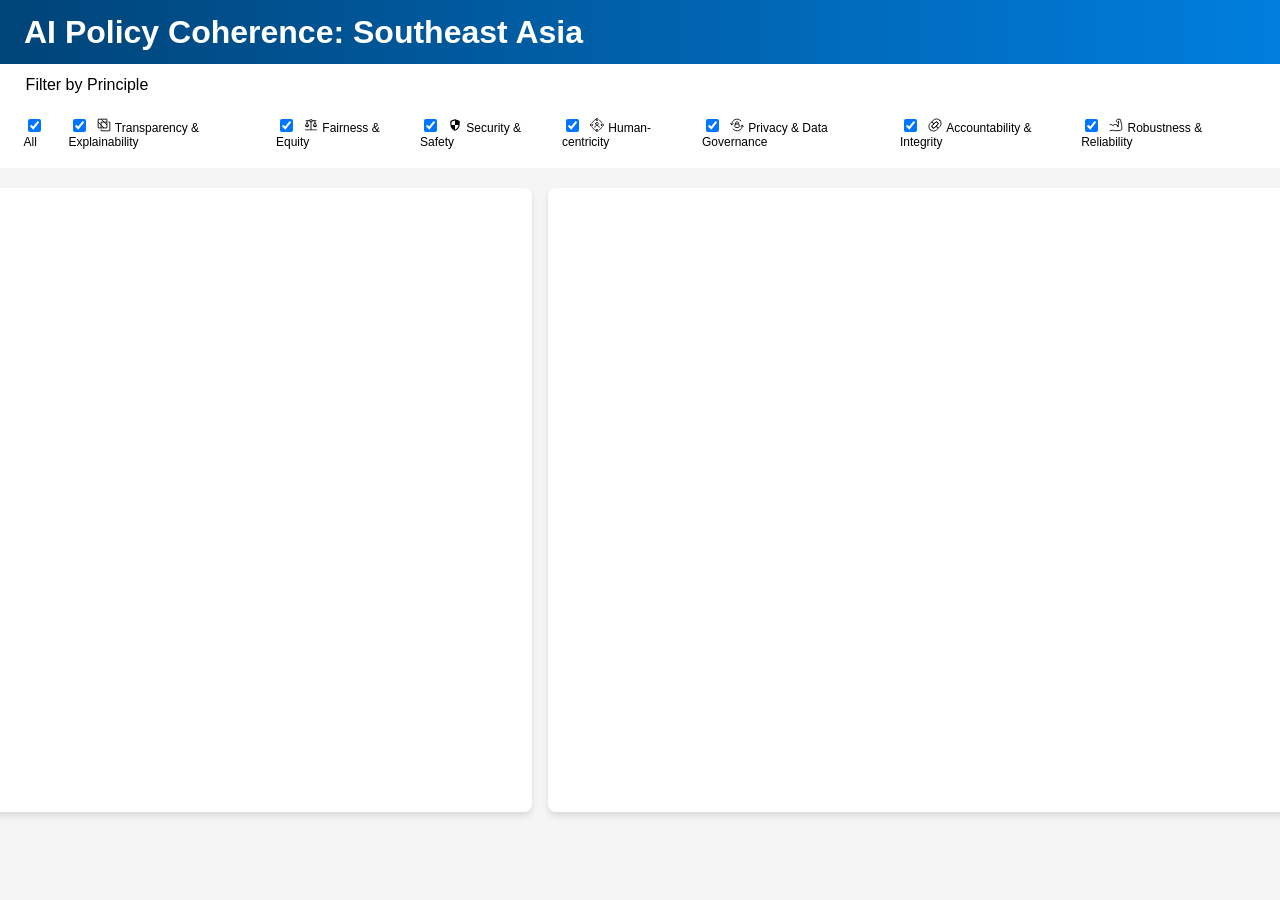
==== index.html @ 6acb07b8 "Add files via upload" ====
<!DOCTYPE html>
<html lang="en">
    <head>
        <meta charset="UTF-8">
        <meta name="viewport" content="width=device-width, initial-scale=1.0">
        <title>AI Policy Coherence</title>
        <link rel="stylesheet" href="style.css">
    </head>
    <header>
        <p>AI Policy Coherence: Southeast Asia</p>
    </header>
    <body>
        <div class="filters">
            <fieldset id="p-filters">
                <legend>Filter by Principle</legend>
                <div class="option">
                    <input type="checkbox" id="overall" name="overall" value="Overall" checked>
                    <label for="overall">
                        All
                    </label>
                </div>
                <div class="option">
                    <input type="checkbox" id="p1" name="p1" value="P1" checked>
                    <label for="p1">
                        <img src="assets/transparency.svg" width="14"/>Transparency & Explainability
                    </label>
                </div>
                <div class="option">
                    <input type="checkbox" id="p2" name="p2" value="P2" checked>
                    <label for="p2">
                        <img src="assets/fairness.svg" width="14"/>Fairness & Equity
                    </label>
                </div>
                <div class="option">
                    <input type="checkbox" id="p3" name="p3" value="P3" checked>
                    <label for="p3">
                        <img src="assets/security.svg" width="14"/>Security & Safety
                    </label>
                </div>
                <div class="option">
                    <input type="checkbox" id="p4" name="p4" value="P4" checked>
                    <label for="p4">
                        <img src="assets/human.svg" width="14"/>Human-centricity
                    </label>
                </div>
                <div class="option">
                    <input type="checkbox" id="p5" name="p5" value="P5" checked>
                    <label for="p5">
                        <img src="assets/privacy.svg" width="14"/>Privacy & Data Governance
                    </label>
                </div>
                <div class="option">
                    <input type="checkbox" id="p6" name="p6" value="P6" checked>
                    <label for="p6">
                        <img src="assets/accountability.svg" width="14"/>Accountability & Integrity
                    </label>
                </div>
                <div class="option">
                    <input type="checkbox" id="p7" name="p7" value="P7" checked>
                    <label for="p7">
                        <img src="assets/robustness.svg" width="14"/>Robustness & Reliability
                    </label>
                </div>
            </fieldset>
        </div>
        <div class="vizs">
            <div id="map-container" class="viz-container">

            </div>

            <div id="matrix-container" class="viz-container-wide">

            </div>
        </div>
    </body>
    <script src="https://d3js.org/d3.v7.min.js"></script>
    <script src="https://d3js.org/d3-scale-chromatic.v1.min.js"></script>
    <script src="https://d3js.org/d3-geo-projection.v2.min.js"></script>
    <script src="script.js"></script>
    
</html>
---- style.css ----
body {
    font-family: sans-serif;
    display: flex;
    flex-direction: column;
    justify-content: center;
    align-items: center;
    background-color: #f5f5f5;
    margin: 0;
    padding: 0;
}

header {
    height: 2em;
    width: 100%;
    /* https://www.w3schools.com/css/css3_gradients.asp */
    background-image: linear-gradient(to right, #004478, #007EDE); 
    color: white;
    font-size: 24pt;
    font-weight: 600;
    display: flex;
    flex-direction: column;
    justify-content: center;
}

header > p {
    margin: 0 0 0 24px;
}

.vizs {
    display: flex;
    justify-content: center;
    align-items: center;
    gap: 16px;
}

.viz-container {
    background-color: #ffffff;
    width: 600px;
    height: 600px;
    padding: 12px;
    margin: 12px auto;
    border-radius: 8px;
    box-shadow: 0 4px 6px rgba(0,0,0,0.1);
    text-align: center;
    display: flex;
    flex-direction: column;
    justify-content: center;
    align-items: center;
}


.viz-container-wide {
    background-color: #ffffff;
    width: 800px;
    height: 600px;
    padding: 12px;
    margin: 12px auto;
    border-radius: 8px;
    box-shadow: 0 4px 6px rgba(0,0,0,0.1);
    text-align: center;
    display: flex;
    flex-direction: column;
    justify-content: center;
    align-items: center;
}

.axis {
    display: flex;
    justify-content: center;
    align-items: center;
}

.tooltip {
    position: fixed;
    pointer-events: none;
    padding: 8px 12px;
    background: #ffffff;
    box-shadow: 0 6px 16px rgba(0,0,0,0.15);
    font-size: 9pt;
    opacity: 0;
    transition: opacity 0.5s ease;
    display: flex;
    flex-direction: column;
    justify-content: center;
    gap: 4px;
}

.tooltip.visible {
  opacity: 1;
  transition: opacity 0.5s ease;
}

.legendTitle {
	font-size: 12pt;
	fill: #4F4F4F;
	font-weight: 12;
}

.axis path, .axis line {
	fill: none;
	stroke: black;
	shape-rendering: crispEdges;
}

.axis text {
 	fill: #000;
	font-size: 12pt;
}

hr {
    width: 98%;
    color: rgb(172, 172, 172);
}

.filters {
    background-color: #ffffff;
    width: 98.5%;
    height: 80px;
    margin-bottom: 8px;
    padding: 12px;
}

.option {
    height: 52px;
    font-size: 9pt;
}

fieldset > legend {
    margin-bottom: 16px;
}

.option > input {
    margin-right: 8px;
}

.option > label > img {
    margin-right: 4px;
}

fieldset {
    border: 0;
    display: flex;
    flex-direction: row;
    justify-content: space-evenly;
    align-items: center;
    gap: 4px;
}
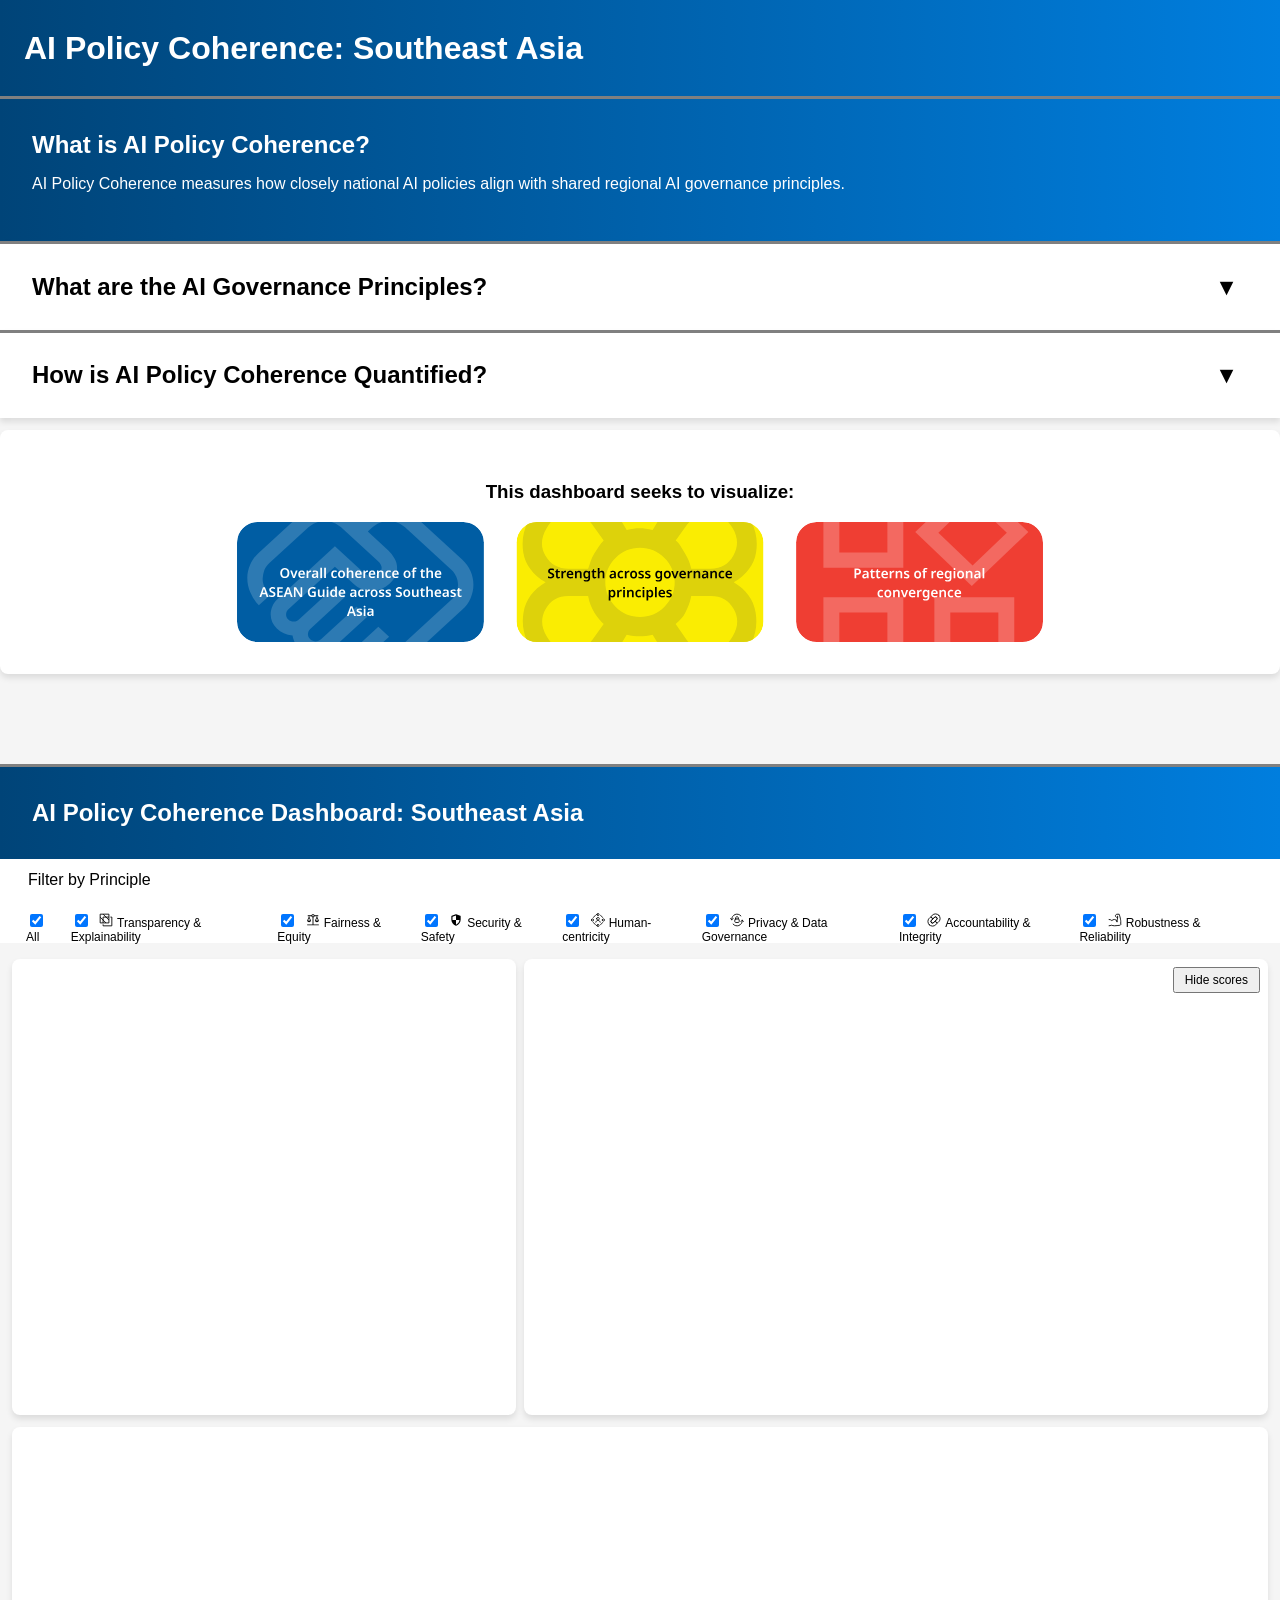
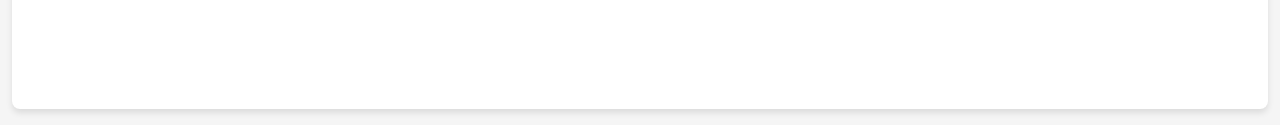
==== commit 3c69fbe7: "Final version" ====
--- a/index.html
+++ b/index.html
@@ -10,72 +10,124 @@
         <p>AI Policy Coherence: Southeast Asia</p>
     </header>
     <body>
-        <div class="filters">
-            <fieldset id="p-filters">
-                <legend>Filter by Principle</legend>
-                <div class="option">
-                    <input type="checkbox" id="overall" name="overall" value="Overall" checked>
-                    <label for="overall">
-                        All
-                    </label>
+        <div id="context">
+            <div class="banner">
+                <h2>What is AI Policy Coherence?</h2>
+                <p>AI Policy Coherence measures how closely national AI policies align with shared regional AI governance principles.</p>
+            </div>
+            <div class="info-box">
+                <h2 class="info-box-toggle">
+                    What are the AI Governance Principles?
+                    <span class="info-box-arrow">▾</span>
+                </h2>
+                <div class="info-box-body">
+                    <p>
+                        Southeast Asia's <a href="https://asean.org/book/asean-guide-on-ai-governance-and-ethics/" target="_blank">ASEAN Guide on AI Governance and Ethics</a> 
+                        breaks down AI governance into 7 principles, each with their own sub-principles.
+                    </p>
+                    <div id="principles-descriptions">
+                        <div class="principle-box">
+                            Loading...
+                        </div>
+                    </div>
                 </div>
-                <div class="option">
-                    <input type="checkbox" id="p1" name="p1" value="P1" checked>
-                    <label for="p1">
-                        <img src="assets/transparency.svg" width="14"/>Transparency & Explainability
-                    </label>
+            </div>
+            <div class="info-box">
+                <h2 class="info-box-toggle">
+                    How is AI Policy Coherence Quantified?
+                    <span class="info-box-arrow">▾</span>
+                </h2>
+                <div class="info-box-body">
+                    <p>
+                        We follow a structured scoring framework based on the Southeast Asia's 
+                        <a href="https://asean.org/book/asean-guide-on-ai-governance-and-ethics/" target="_blank">ASEAN Guide on AI Governance and Ethics</a>.<br>
+                        To generate an overall coherence score for each country, we use a bottom-up approach starting with sub-principles and the country's AI policies. 
+                        We first aim to assign a score from 0 to 3 for each sub-principle based on how strongly the country's policies adhere to those sub-principles. 
+                        Afterward, sub-principles belonging to the same principle are used to generate a coherence score for that principle.
+                        Those principle scores are finally averaged to generate the country's overall coherence score.
+                    </p>
                 </div>
-                <div class="option">
-                    <input type="checkbox" id="p2" name="p2" value="P2" checked>
-                    <label for="p2">
-                        <img src="assets/fairness.svg" width="14"/>Fairness & Equity
-                    </label>
-                </div>
-                <div class="option">
-                    <input type="checkbox" id="p3" name="p3" value="P3" checked>
-                    <label for="p3">
-                        <img src="assets/security.svg" width="14"/>Security & Safety
-                    </label>
-                </div>
-                <div class="option">
-                    <input type="checkbox" id="p4" name="p4" value="P4" checked>
-                    <label for="p4">
-                        <img src="assets/human.svg" width="14"/>Human-centricity
-                    </label>
-                </div>
-                <div class="option">
-                    <input type="checkbox" id="p5" name="p5" value="P5" checked>
-                    <label for="p5">
-                        <img src="assets/privacy.svg" width="14"/>Privacy & Data Governance
-                    </label>
-                </div>
-                <div class="option">
-                    <input type="checkbox" id="p6" name="p6" value="P6" checked>
-                    <label for="p6">
-                        <img src="assets/accountability.svg" width="14"/>Accountability & Integrity
-                    </label>
-                </div>
-                <div class="option">
-                    <input type="checkbox" id="p7" name="p7" value="P7" checked>
-                    <label for="p7">
-                        <img src="assets/robustness.svg" width="14"/>Robustness & Reliability
-                    </label>
-                </div>
-            </fieldset>
-        </div>
-        <div class="vizs">
-            <div id="map-container" class="viz-container">
-
             </div>
-
-            <div id="matrix-container" class="viz-container-wide">
-
+            <div class="context-box">
+                <h3>This dashboard seeks to visualize:</h3>
+                <img src="assets/goals.svg" alt="Overall coherence, strength across principles, regional convergence patterns" id="goals-img"/>
             </div>
         </div>
+        <div id="dashboard">
+            <div class="banner">
+                <h2>AI Policy Coherence Dashboard: Southeast Asia</h2>
+            </div>
+            <div class="filters">
+                <fieldset id="p-filters">
+                    <legend>Filter by Principle</legend>
+                    <div class="option">
+                        <input type="checkbox" id="overall" name="overall" value="Overall" checked>
+                        <label for="overall">
+                            All
+                        </label>
+                    </div>
+                    <div class="option">
+                        <input type="checkbox" id="p1" name="p1" value="P1" checked>
+                        <label for="p1">
+                            <img src="assets/transparency.svg" width="14"/>Transparency & Explainability
+                        </label>
+                    </div>
+                    <div class="option">
+                        <input type="checkbox" id="p2" name="p2" value="P2" checked>
+                        <label for="p2">
+                            <img src="assets/fairness.svg" width="14"/>Fairness & Equity
+                        </label>
+                    </div>
+                    <div class="option">
+                        <input type="checkbox" id="p3" name="p3" value="P3" checked>
+                        <label for="p3">
+                            <img src="assets/security.svg" width="14"/>Security & Safety
+                        </label>
+                    </div>
+                    <div class="option">
+                        <input type="checkbox" id="p4" name="p4" value="P4" checked>
+                        <label for="p4">
+                            <img src="assets/human.svg" width="14"/>Human-centricity
+                        </label>
+                    </div>
+                    <div class="option">
+                        <input type="checkbox" id="p5" name="p5" value="P5" checked>
+                        <label for="p5">
+                            <img src="assets/privacy.svg" width="14"/>Privacy & Data Governance
+                        </label>
+                    </div>
+                    <div class="option">
+                        <input type="checkbox" id="p6" name="p6" value="P6" checked>
+                        <label for="p6">
+                            <img src="assets/accountability.svg" width="14"/>Accountability & Integrity
+                        </label>
+                    </div>
+                    <div class="option">
+                        <input type="checkbox" id="p7" name="p7" value="P7" checked>
+                        <label for="p7">
+                            <img src="assets/robustness.svg" width="14"/>Robustness & Reliability
+                        </label>
+                    </div>
+                </fieldset>
+            </div>
+            <div class="vizs">
+                <div id="map-container" class="viz-container">
+
+                </div>
+
+                <div id="matrix-container" class="viz-container-wide">
+                    <button id="toggle-labels">Hide scores</button>
+                </div>
+            </div>
+            <div id="pcp-container" class="viz-container-full">
+            
+        </div>
+        </div>
+        
     </body>
     <script src="https://d3js.org/d3.v7.min.js"></script>
     <script src="https://d3js.org/d3-scale-chromatic.v1.min.js"></script>
     <script src="https://d3js.org/d3-geo-projection.v2.min.js"></script>
     <script src="script.js"></script>
-    
+    <script src="load_descriptions.js"></script>
 </html>
--- a/style.css
+++ b/style.css
@@ -1,3 +1,7 @@
+html {
+    scroll-behavior: smooth;
+}
+
 body {
     font-family: sans-serif;
     display: flex;
@@ -10,7 +14,7 @@
 }
 
 header {
-    height: 2em;
+    height: 3em;
     width: 100%;
     /* https://www.w3schools.com/css/css3_gradients.asp */
     background-image: linear-gradient(to right, #004478, #007EDE); 
@@ -29,14 +33,18 @@
 .vizs {
     display: flex;
     justify-content: center;
-    align-items: center;
-    gap: 16px;
+    align-items: stretch;
+    flex: 1;
+    padding: 0 12px 12px 12px;
+    gap: 8px;
+    margin-bottom: 0
 }
 
 .viz-container {
     background-color: #ffffff;
-    width: 600px;
-    height: 600px;
+    height: 500px;
+    flex: 0.8;
+    min-height: 0;
     padding: 12px;
     margin: 12px auto;
     border-radius: 8px;
@@ -51,8 +59,10 @@
 
 .viz-container-wide {
     background-color: #ffffff;
-    width: 800px;
-    height: 600px;
+    width: 50%;
+    height: auto;
+    flex: 1.2;
+    min-height: 0;
     padding: 12px;
     margin: 12px auto;
     border-radius: 8px;
@@ -63,6 +73,87 @@
     justify-content: center;
     align-items: center;
 }
+
+/* ── Parallel Coordinate Plot container ─────────────────────────── */
+.viz-container-full {
+    background-color: #ffffff;
+    width: calc(100% - 48px);
+    height: 380px;
+    padding: 0 12px 12px;
+    margin: 0 12px 16px;
+    border-radius: 8px;
+    box-shadow: 0 4px 6px rgba(0,0,0,0.1);
+    display: flex;
+    flex-direction: column;
+    overflow: visible;
+    position: relative;
+    flex-shrink: 0;
+}
+
+.pcp-header {
+    display: flex;
+    align-items: baseline;
+    gap: 12px;
+    padding: 10px 4px 0;
+    flex-shrink: 0;
+}
+
+.pcp-title {
+    font-size: 11pt;
+    font-weight: 700;
+    color: #333;
+}
+
+.pcp-subtitle {
+    font-size: 8.5pt;
+    color: #888;
+}
+
+.pcp-legend {
+    display: flex;
+    flex-wrap: wrap;
+    justify-content: center;
+    gap: 4px 14px;
+    padding: 0px 8px 2px;
+    flex-shrink: 0;
+    transform: translate(0, -24px)
+}
+
+.pcp-legend-item {
+    display: flex;
+    align-items: center;
+    gap: 5px;
+    border-radius: 4px;
+    padding: 2px 5px;
+    transition: background 0.15s ease;
+}
+
+.pcp-legend-item:hover {
+    background: #f0f4f8;
+}
+
+.pcp-legend-swatch {
+    width: 22px;
+    height: 4px;
+    border-radius: 2px;
+    flex-shrink: 0;
+    display: inline-block;
+}
+
+.pcp-legend-name {
+    font-size: 12pt;
+    color: #333;
+    white-space: nowrap;
+}
+
+.pcp-line-visible {
+    transition: stroke-width 0.15s ease, opacity 0.15s ease;
+}
+
+.pcp-country {
+    cursor: pointer;
+}
+/* ─────────────────────────────────────────────────────────────────── */
 
 .axis {
     display: flex;
@@ -114,10 +205,10 @@
 
 .filters {
     background-color: #ffffff;
-    width: 98.5%;
-    height: 80px;
-    margin-bottom: 8px;
+    height: 60px;
+    margin-bottom: 4px;
     padding: 12px;
+    flex-shrink: 0;
 }
 
 .option {
@@ -144,4 +235,367 @@
     justify-content: space-evenly;
     align-items: center;
     gap: 4px;
+}
+
+#country-page {
+    width: 800px;
+    margin: 32px auto;
+    background: #fff;
+    border-radius: 8px;
+    padding: 32px 40px;
+    box-shadow: 0 4px 6px rgba(0,0,0,0.1);
+}
+
+#back-link {
+    display: inline-block;
+    margin-bottom: 24px;
+    color: #004478;
+    text-decoration: none;
+    font-size: 10pt;
+}
+
+#back-link:hover { 
+    text-decoration: underline; 
+}
+
+h1 { 
+    margin: 0 0 4px; 
+}
+.overall-score {
+    font-size: 48pt;
+    font-weight: 700;
+    color: #004478;
+    line-height: 1;
+}
+.overall-label {
+    font-size: 10pt;
+    color: #888;
+    margin-bottom: 32px;
+}
+
+.principle-row {
+    display: flex;
+    align-items: center;
+    gap: 12px;
+    margin-bottom: 14px;
+}
+
+.principle-icon {
+    width: 20px;
+    height: 20px;
+    flex-shrink: 0;
+}
+
+.principle-label { 
+    flex: 1; 
+    font-size: 10pt; 
+}
+
+.bar-track {
+    flex: 2;
+    height: 10px;
+    background: #e8e8e8;
+    border-radius: 5px;
+    overflow: hidden;
+}
+
+.bar-fill {
+    height: 100%;
+    border-radius: 5px;
+    background: #08306B;
+}
+
+.principle-pct {
+    width: 36px;
+    text-align: right;
+    font-size: 10pt;
+    font-weight: 600;
+    color: #004478;
+}
+
+.not-found {
+    text-align: center;
+    margin-top: 80px;
+    color: #888;
+}
+
+.country { 
+    cursor: pointer; 
+}
+
+#context {
+    height: fit-content;
+    width: 100%;
+}
+
+#dashboard {
+    width: 100%;
+    display: flex;          
+    flex-direction: column;
+}
+
+.banner {
+    width: 100%;
+    padding: 2em 0;
+    border-top: 3px solid gray;
+    display: flex;
+    flex-direction: column;
+    background-image: linear-gradient(to right, #004478, #007EDE);
+    color: white; 
+}
+
+.banner h2 {
+    margin: 0;
+    margin-left: 32px;
+}
+
+.banner p {
+    margin-left: 32px;
+}
+
+.context-box {
+    background-color: #ffffff;
+    width: 90%;
+    height: auto;
+    flex: 0.8;
+    padding: 2em 4em;
+    margin: 12px auto 10vh auto;
+    border-radius: 8px;
+    box-shadow: 0 4px 6px rgba(0,0,0,0.1);
+    text-align: center;
+    display: flex;
+    flex-direction: column;
+    justify-content: center;
+    align-items: center;
+}
+
+#goals-img {
+    width: 70%;
+    height: auto;
+}
+
+.info-box {
+    width: 100%;
+    border-top: 3px solid gray;
+    background-color: #ffffff;
+    box-shadow: 0 4px 6px rgba(0,0,0,0.1);
+}
+
+.info-box-toggle {
+    display: flex;
+    align-items: center;
+    justify-content: space-between;
+    padding: 1.2em 2em 1.2em 32px;
+    margin: 0 !important;
+    cursor: pointer;
+    user-select: none;
+    list-style: none;
+    height: fit-content
+}
+
+.info-box-toggle:hover {
+    background-color: #f0f4f8;
+}
+
+.info-box-arrow {
+    font-size: 18pt;
+    line-height: 1;
+    transition: transform 0.3s ease;
+    flex-shrink: 0;
+}
+
+.info-box.open .info-box-arrow {
+    transform: rotate(180deg);
+}
+
+.info-box-body {
+    overflow: hidden;
+    max-height: 0;
+    transition: max-height 0.4s ease, padding 0.4s ease;
+    padding: 0 2em;
+}
+
+.info-box.open .info-box-body {
+    max-height: fit-content;
+    padding: 0 2em 1.5em;
+}
+
+.principle-box {
+    width: 100%;
+    border-top: 3px solid gray;
+    background-color: #ffffff;
+    box-shadow: 0 4px 6px rgba(0,0,0,0.1);
+}
+
+.icon-principle {
+    display: flex;
+    align-items: center;
+    justify-content: center;
+    gap: 24px;
+}
+
+.principle-box-toggle {
+    display: flex;
+    align-items: center;
+    justify-content: space-between;
+    padding: 1.2em 2em 1.2em 32px;
+    margin: 0 !important;
+    cursor: pointer;
+    user-select: none;
+    list-style: none;
+}
+
+.principle-box-toggle:hover {
+    background-color: #f0f4f8;
+}
+
+.principle-box-arrow {
+    font-size: 18pt;
+    line-height: 1;
+    transition: transform 0.3s ease;
+    flex-shrink: 0;
+}
+
+.principle-box.open .principle-box-arrow {
+    transform: rotate(180deg);
+}
+
+.principle-box-body {
+    overflow: hidden;
+    max-height: 0;
+    transition: max-height 0.4s ease, padding 0.4s ease;
+    padding: 0 2em;
+}
+
+.principle-box.open .principle-box-body {
+    max-height: fit-content;
+    padding: 0 2em 1.5em;
+}
+
+#matrix-container {
+    position: relative;
+    height: 48vh;
+    margin-bottom: 0;
+}
+
+#map-container {
+    height: 48vh;
+    margin-bottom: 0;
+}
+
+#pcp-container {
+    height: 30vh;
+}
+
+
+#toggle-labels {
+    position: absolute;
+    top: 8px;
+    right: 8px;
+    font-size: 9pt;
+    padding: 4px 10px;
+    cursor: pointer;
+}
+
+#to-dashboard {
+    height: 10vh;
+    display: flex;
+    justify-content: center;
+    align-items: center;
+}
+
+.country-page {
+    width: 70vw;
+    margin: 32px auto;
+    background: #fff;
+    border-radius: 8px;
+    padding: 32px 40px;
+    box-shadow: 0 4px 6px rgba(0,0,0,0.1);
+}
+.back-link {
+    display: inline-block;
+    margin-bottom: 24px;
+    color: #004478;
+    text-decoration: none;
+    font-size: 10pt;
+}
+.back-link:hover { 
+    text-decoration: underline; 
+}
+
+h1 { 
+    margin: 0 0 4px; 
+}
+
+.overall-score {
+    font-size: 48pt;
+    font-weight: 700;
+    color: #004478;
+    line-height: 1;
+}
+.overall-label {
+    font-size: 10pt;
+    color: #888;
+    margin-bottom: 32px;
+}
+.principle-row {
+    display: flex;
+    align-items: center;
+    gap: 12px;
+    margin-bottom: 14px;
+}
+.principle-icon {
+    width: 32px;
+    height: 32px;
+    flex-shrink: 0;
+}
+
+.principle-label { 
+    flex: 1; 
+    font-size: 12pt; 
+    font-weight: 600;
+}
+
+.bar-track {
+    flex: 2;
+    height: 10px;
+    background: #e8e8e8;
+    border-radius: 5px;
+    overflow: hidden;
+}
+.bar-fill {
+    height: 100%;
+    border-radius: 5px;
+    background: linear-gradient(to right, #c6dbef, #08306B);
+}
+.principle-pct {
+    width: 36px;
+    text-align: right;
+    font-size: 10pt;
+    font-weight: 600;
+    color: #004478;
+}
+.not-found {
+    text-align: center;
+    margin-top: 80px;
+    color: #888;
+}
+
+.subp_row {
+    padding: 8px 40px;
+    display: flex;
+    justify-content: space-between;
+}
+
+.p-sp-row {
+    margin-bottom: 2em;
+}
+
+#policies {
+    width: 800px;
+    margin: 32px auto;
+    background: #fff;
+    border-radius: 8px;
+    padding: 32px 40px;
+    box-shadow: 0 4px 6px rgba(0,0,0,0.1);
 }
